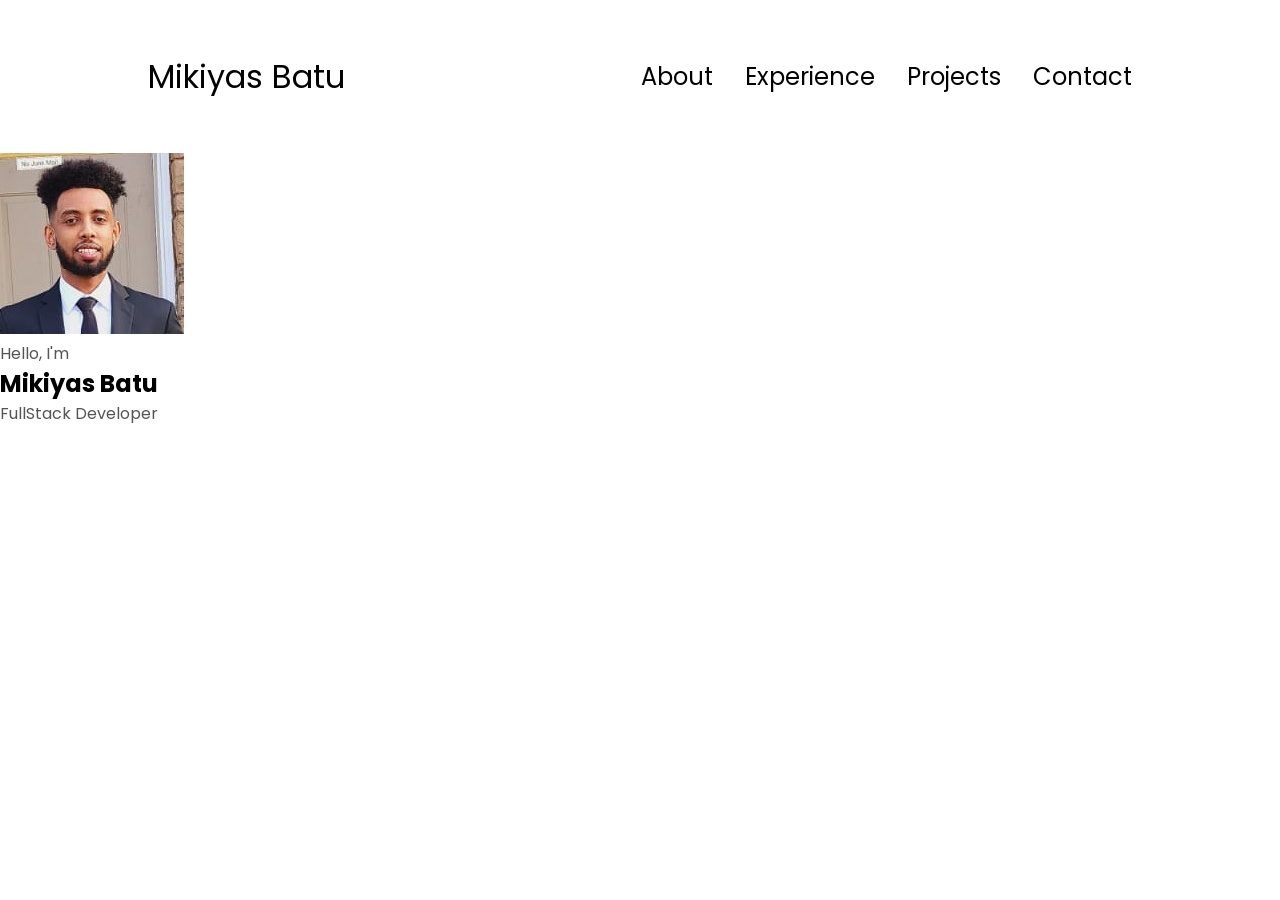
==== indext.html @ 2310c109 "first_update" ====
<!DOCTYPE html>
<html lang="en">
<head>
    <meta charset="UTF-8">
    <meta name="viewport" content="width=device-width, initial-scale=1.0">
    <title>Portfolio</title>
    <link rel="stylesheet" href="style.css">
    <link rel="stylesheet" href="mediaqueries.css">
</head>
<body>
    <nav id="desktop-nav">
        <div class="logo">Mikiyas Batu</div>
        <div>
            <ul class="nav-links">
                <li><a href="#about">About</a></li>
                <li><a href="#experience">Experience</a></li>
                <li><a href="#projects">Projects</a></li>
                <li><a href="#contact">Contact</a></li>
            </ul>
        </div>
    </nav>
    <nav id = mobile-nav>
        <div class="logo">Mikiyas Batu</div>
        <div class="mobile-menu">
            <div class="mobile-icon" onclick="toggleMenu()">
                <span></span>
                <span></span>
                <span></span>
            </div>
            <div class="menu-links">
                <li><a href="#about" onclick="toggleMenu()">About</a></li>
                <li><a href="#experience" onclick="toggleMenu()">Experience</a></li>
                <li><a href="#projects" onclick="toggleMenu()">Projects</a></li>
                <li><a href="#contact" onclick="toggleMenu()">Contact</a></li>
            </div>
        </div>
    </nav>
    <section id="profile">
        <div class="pic-container">
            <img src="./assets/pic1.jpeg" alt="profile picture">
        </div>
        <div class="section_text">
            <p class="section_text_p1">Hello, I'm</p> 
            <h1 class="title">Mikiyas Batu</h1>
            <p class="section_text_p2">FullStack Developer</p>
            <div></div>
        </div>
    </section>
    <script src = "script.js"></script>
</body>
</html>
---- style.css ----
/* general */
  @import url('https://fonts.googleapis.com/css2?family=Poppins:wght@300;400;500;600&display=swap');

*{
    margin: 0; 
    padding: 0;
}

body{
    font-family: 'Poppins', sans-serif;                                                
}

html{
    scroll-behavior: smooth !important ;
}

p{
    color: rgb(85, 85, 85);
}

/* transition */

a, .btn{
    transition: all ease-in-out 300ms;
}

/* desktop nav */

nav, 
.nav-links{
    display: flex;
}

nav{
    justify-content: space-around;
    align-items: center;
    height: 17vh;
}

.nav-links{
    gap: 2rem;
    list-style: none;
    font-size: 1.5rem;
}

a{
    color: black;
    text-decoration: none;
    text-decoration-color:white
}

a:hover{
    color: gray;
    text-decoration: underline;
    text-underline-offset: 1rem;
    text-decoration-color: rgb(181, 181,181);
}

.logo {
    font-size: 2rem;
}

.logo:hover{
    cursor: default;
}

/* mobile nav */

#mobile-nav{
    display: none;
}

.mobile-menu{
    position: relative;
    display: inline-block;
}

.mobile-icon{
    display: flex;
    flex-direction: column;
    justify-content: space-between;
    height: 24px;
    width: 30px;
    cursor: pointer;
}

.mobile-icon span{
    width: 100%;
    height: 2px;
    background-color: black;
    transition: all 0.3 ease-in-out;
}

.menu-links {
    position: absolute;
    top: 100%;
    right: 0;
    background-color: white;
    width: fit-content;
    max-height: 0;
    overflow: hidden;
    transition: all 0.3 ease-in-out;
}

.menu-links a{
    display: block;
    padding: 10px;
    text-align: center;
    font-size: 1.5rem;
    color: black;
    text-decoration: none;
    transition: all 0.3 ease-in-out;
}

.menu-links li{
    list-style:none ;
}
.menu-links.open{
    max-height : 300px;
}

.mobile-icon.open span:first-child{
    transform: rotate(45deg) translate(10px, 5px);  
}
.mobile-icon.open span:nth-child(2){
    opacity: 0;  
}
.mobile-icon.open span:last-child{
    transform: rotate(-45deg) translate(10px, -5px);  
}

.mobile-icon span :first-child{
    transform: none;
}
.mobile-icon span :first-child{
    opacity: 1;
}
.mobile-icon span :first-child{
    transform: none;
}

/* sections */
---- mediaqueries.css ----
@media screen and (max-width:1200px){
    #desktop-nav{
        display: none;
    }
    #mobile-nav{
        display: flex;
    }
}
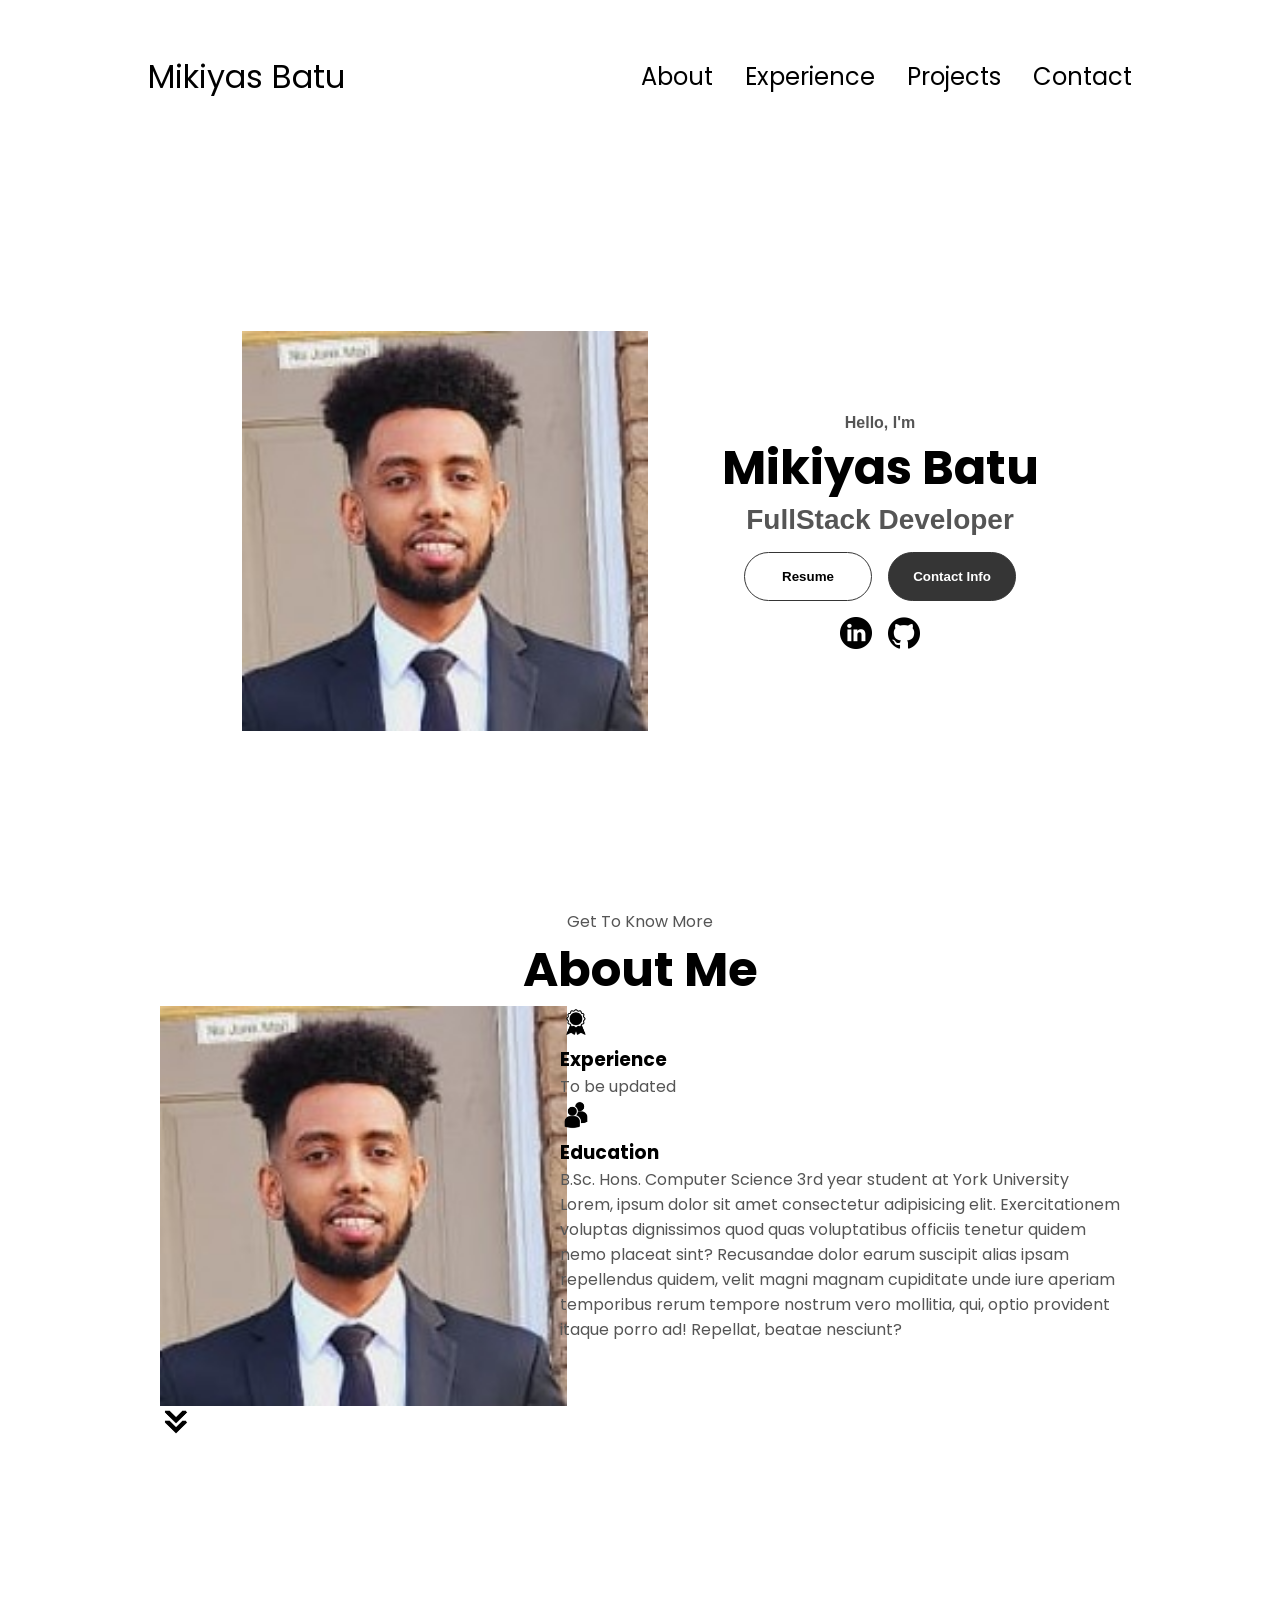
==== commit 43ce0df0: "second update" ====
--- a/indext.html
+++ b/indext.html
@@ -43,8 +43,43 @@
             <p class="section_text_p1">Hello, I'm</p> 
             <h1 class="title">Mikiyas Batu</h1>
             <p class="section_text_p2">FullStack Developer</p>
-            <div></div>
+            <div class="btn-container">
+                <button class="btn btn1" onclick="window.open('./assets/Mikiyas_Batu_Resume.pdf')">Resume</button>
+                <button class="btn btn2" onclick="location.href ='./#contact'">Contact Info</button>
+            </div>
+
+            <div id="socials-container">
+                <img src="./assets/linkedin.png" alt="linkedin" class="icon" onclick="location.href='https://www.linkedin.com/in/mikiyas-batu-43762a15b'">
+                <img src="./assets/github.png" alt="github" class="icon" onclick="location.href='https://github.com/miki2123j'">
+            </div>
         </div>
+    </section>
+    <section id="about">
+        <p class="section_text_p1">Get To Know More</p>
+        <h1 class="title">About Me</h1>
+        <div class="section-container">
+            <div class="pic-container">
+                <img src="./assets/pic1.jpeg" alt="profile picture" class="about-pic">
+            </div>
+            <div class="about-details-containers">
+                <div class="about-container">
+                    <div class="detail-container">
+                        <img src="./assets/experience.png" alt="experience icon" class="icon">
+                        <h3>Experience</h3>
+                        <p>To be updated</p>
+                    </div>
+                    <div class="detail-container">
+                        <img src="./assets/education.png" alt="education icon" class="icon">
+                        <h3>Education</h3>
+                        <p>B.Sc. Hons. Computer Science 3rd year student at York University</p>
+                    </div>
+                </div>
+                <div class="text-container">
+                    <p>Lorem, ipsum dolor sit amet consectetur adipisicing elit. Exercitationem voluptas dignissimos quod quas voluptatibus officiis tenetur quidem nemo placeat sint? Recusandae dolor earum suscipit alias ipsam repellendus quidem, velit magni magnam cupiditate unde iure aperiam temporibus rerum tempore nostrum vero mollitia, qui, optio provident itaque porro ad! Repellat, beatae nesciunt?</p>
+                </div>
+            </div>
+        </div>
+        <img src="./assets/arrow.png" alt="arrow" class="icon arrow" onclick="location.href = './#experience'">
     </section>
     <script src = "script.js"></script>
 </body>
--- a/style.css
+++ b/style.css
@@ -139,4 +139,92 @@
     transform: none;
 }
 
-/* sections */+/* sections */
+section{
+    padding-top: 4vh;
+    height: 96vh;
+    margin: 0 10rem;
+    box-sizing: border-box;
+    min-height: fit-content;
+}
+
+.section-container{
+    display: flex;
+}
+
+/*profile section */
+#profile{
+    display: flex;
+    justify-content: center;
+    gap: 5rem;
+    height: 80vh;
+}
+.pic-container {
+    display: flex;
+    height: 400px;
+    width: 400px;
+    margin: auto 0;
+}
+.section_text{
+    align-self: center;
+    text-align: center;
+}
+.section_text p {
+    font-weight: 600;
+}
+.section_text_p1{
+    text-align: center;
+}
+.section_text_p2{
+    font-size: 1.75rem;
+    margin-bottom: 1rem;
+}
+.title{
+    font-size: 3rem;
+    text-align: center;
+}
+#socials-container{
+    display: flex;
+    justify-content: center;
+    margin-top: 1rem;
+    gap: 1rem;
+}
+.icon{
+    cursor: pointer;
+    height: 2rem;
+}
+
+.btn-container{
+    display: flex;
+    justify-content: center;
+    gap: 1rem;
+}
+.btn {
+    font-weight: 600;
+    transition: all 300ms ease;
+    padding: 1rem;
+    width: 8rem;
+    border-radius: 2rem;
+}
+
+.btn1, .btn2{
+    border: rgb(53, 53, 53) 0.1rem solid;
+}
+.btn1:hover, .btn2:hover{
+    cursor: pointer;
+}
+.btn1:hover, .btn2{
+    background: rgb(53, 53, 53);
+    color: white;
+}
+.btn2:hover, .btn1{
+    background: rgb(255, 255, 255);
+    color:black;
+}
+.btn1{
+    background: none;
+}
+.btn1:hover{
+    border: rgb(255, 255, 255) 0.1rem solid;
+}
+
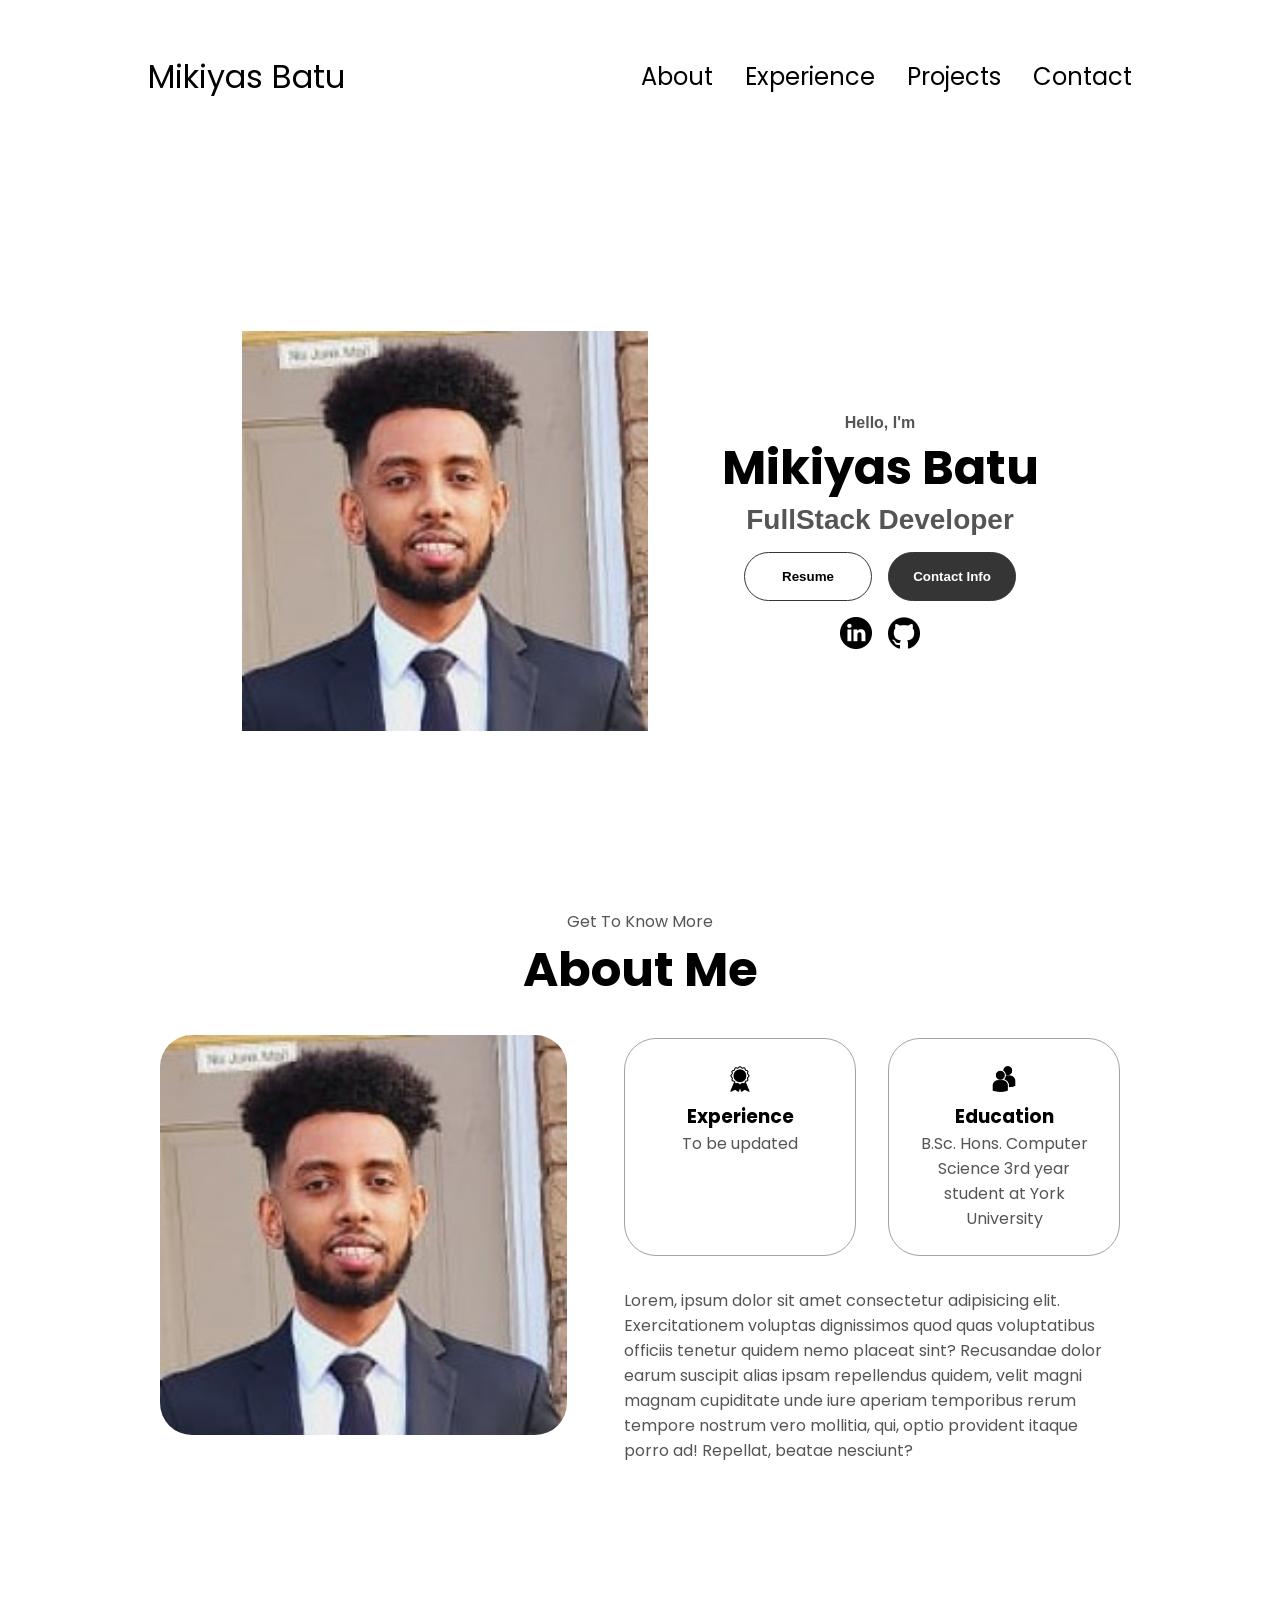
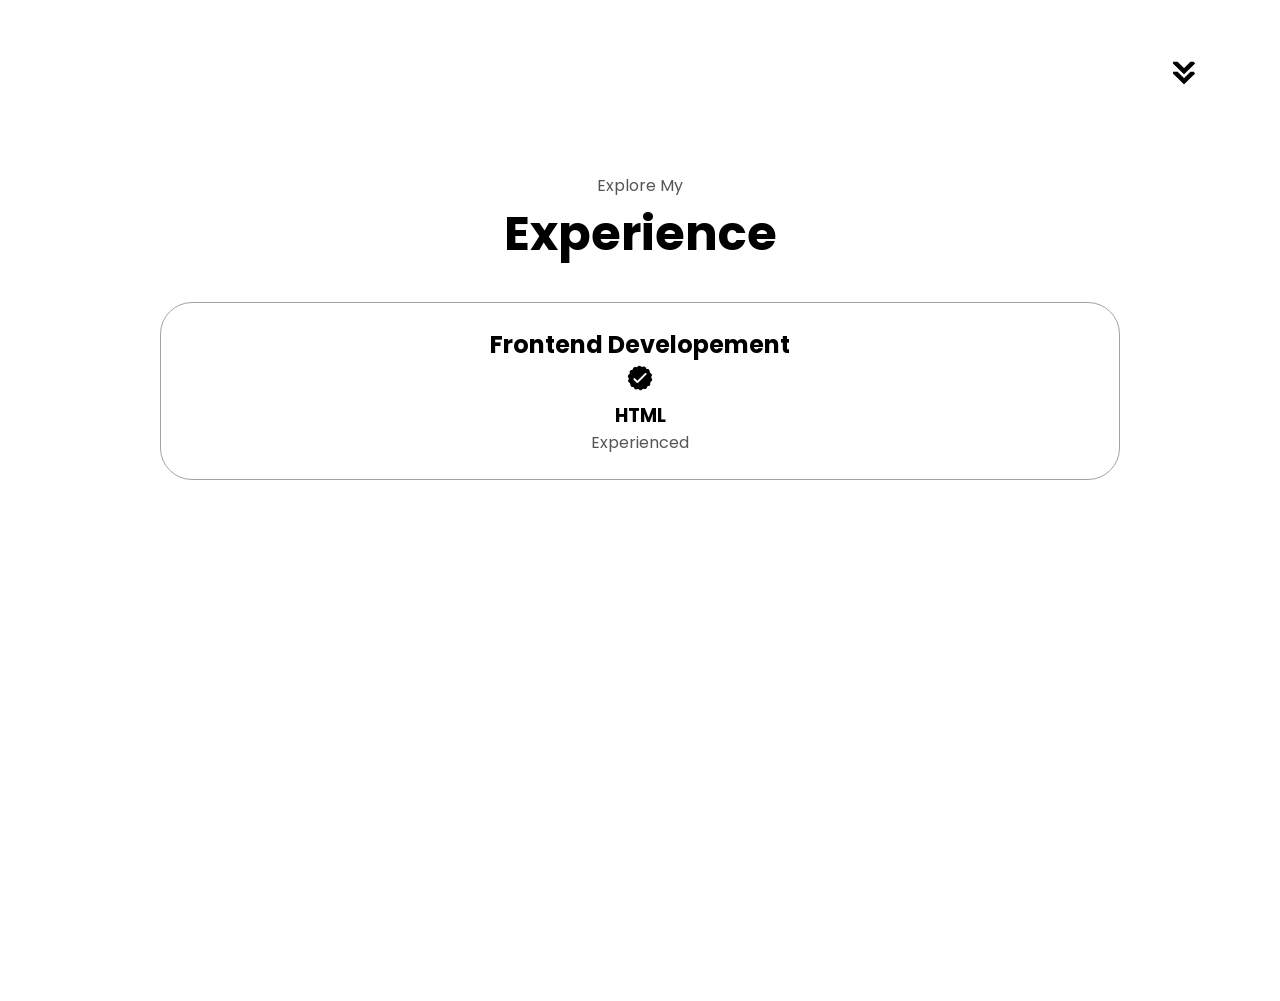
==== commit 6ed5967c: "update" ====
--- a/indext.html
+++ b/indext.html
@@ -61,7 +61,7 @@
             <div class="pic-container">
                 <img src="./assets/pic1.jpeg" alt="profile picture" class="about-pic">
             </div>
-            <div class="about-details-containers">
+            <div class="about-details-container">
                 <div class="about-container">
                     <div class="detail-container">
                         <img src="./assets/experience.png" alt="experience icon" class="icon">
@@ -79,7 +79,27 @@
                 </div>
             </div>
         </div>
-        <img src="./assets/arrow.png" alt="arrow" class="icon arrow" onclick="location.href = './#experience'">
+        <img src="./assets/arrow.png" alt="arrow" class="icon arrow" onclick="location.href = '#experience'">
+    </section>
+    <section id="experience">
+        <p class="section_text_p1">Explore My</p>
+        <h1 class="title">Experience</h1>
+        <div class="experience-details-container">
+            <div class="about-container">
+                <div class="detail-container">
+                    <h2 class="experience-sub-title">Frontend Developement</h2>
+                    <div class="article-container">
+                        <article>
+                            <img src="./assets/checkmark.png" alt="Experience icon" class="icon">
+                            <div>
+                                <h3>HTML</h3>
+                                <p>Experienced</p>
+                            </div>
+                        </article>
+                    </div>
+                </div>
+            </div>
+        </div>
     </section>
     <script src = "script.js"></script>
 </body>
--- a/style.css
+++ b/style.css
@@ -228,3 +228,45 @@
     border: rgb(255, 255, 255) 0.1rem solid;
 }
 
+/*about section*/
+
+#about{
+    position: relative;
+}
+.about-container{
+    gap: 2rem;
+    margin-bottom: 2rem;
+    margin-top: 2rem;
+}
+.about-details-container{
+    justify-content: relative;
+    flex-direction: column;
+}
+.about-container, .about-details-container{
+    display: flex;
+}
+.about-pic{
+    border-radius: 2rem;
+}
+.arrow{
+    position:absolute;
+    right:-5rem;
+    bottom: 3rem;
+}
+.detail-container{
+    padding: 1.5rem;
+    flex: 1;
+    background: white;
+    border-radius: 2rem;
+    border: rgb(53, 53, 53) 0.1rem solid;
+    border-color: rgb(163, 163,163);
+    text-align: center;
+}
+.section-container{
+    gap: 4rem;
+}
+.pic-container{
+    height: 400px;
+    width: 400px;
+    margin: auto 0;
+}
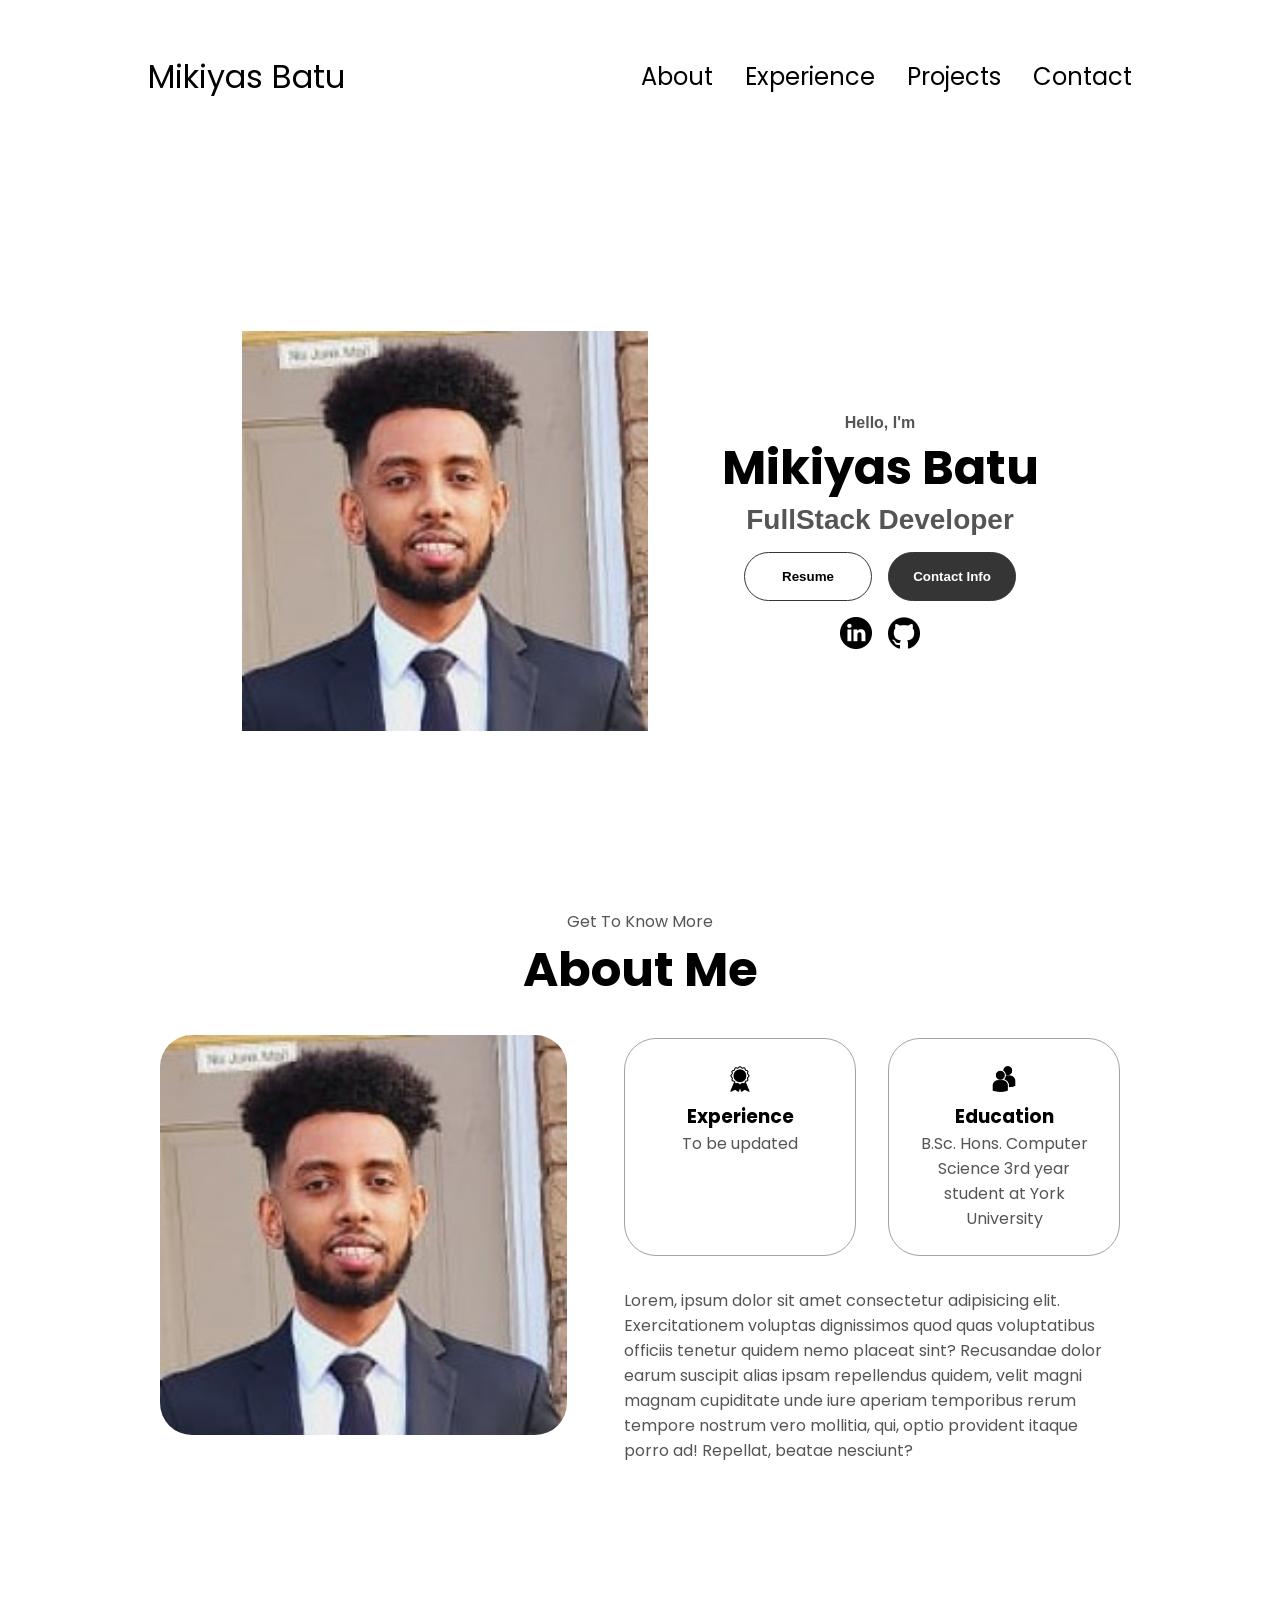
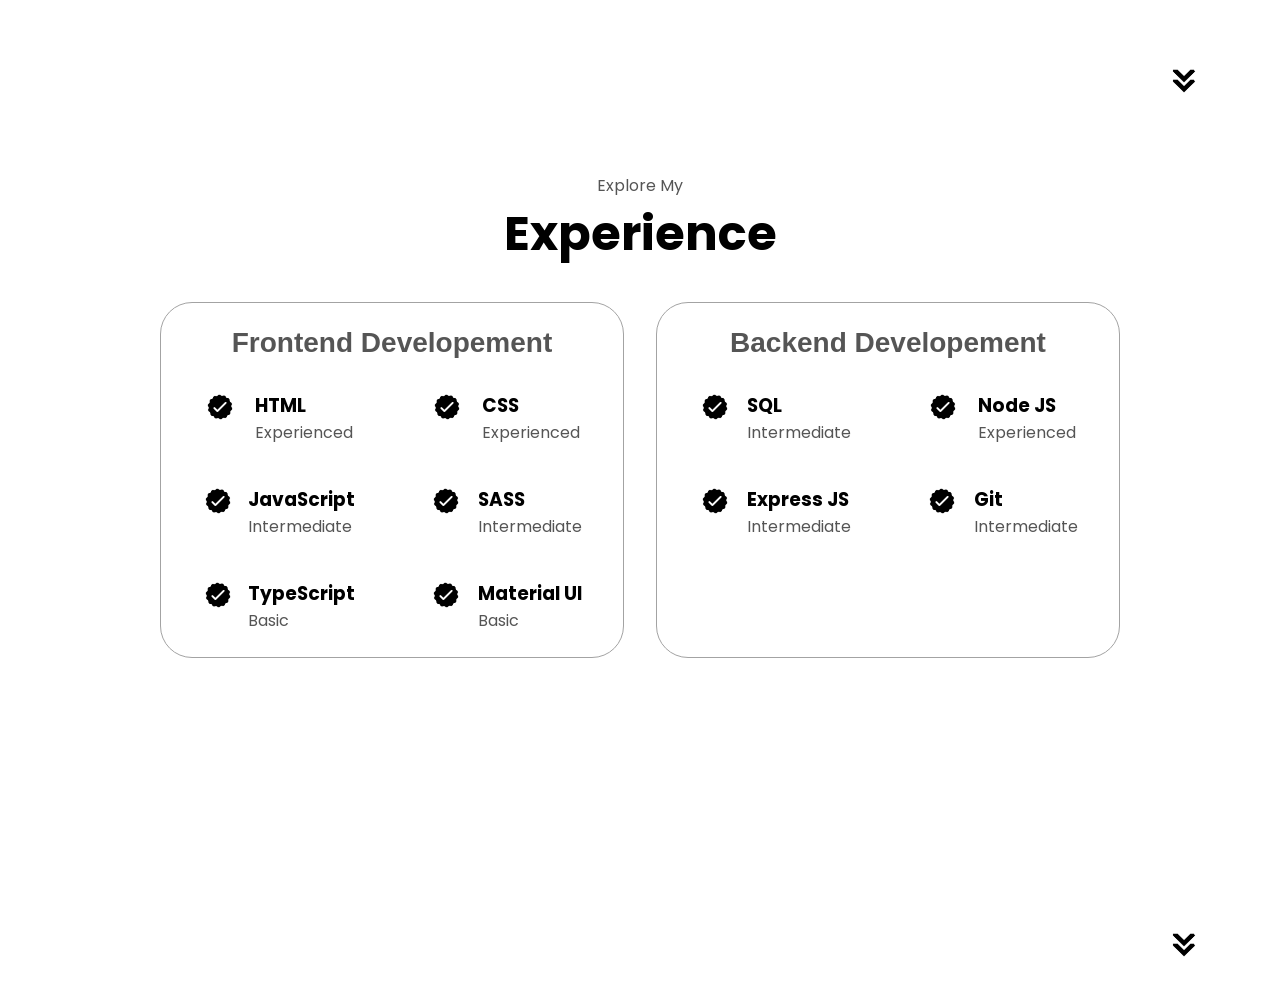
==== commit f3f3a9d9: "Update" ====
--- a/indext.html
+++ b/indext.html
@@ -96,10 +96,79 @@
                                 <p>Experienced</p>
                             </div>
                         </article>
+                        <article>
+                            <img src="./assets/checkmark.png" alt="Experience icon" class="icon">
+                            <div>
+                                <h3>CSS</h3>
+                                <p>Experienced</p>
+                            </div>
+                        </article>
+                        <article>
+                            <img src="./assets/checkmark.png" alt="Experience icon" class="icon">
+                            <div>
+                                <h3>JavaScript</h3>
+                                <p>Intermediate</p>
+                            </div>
+                        </article>
+                        <article>
+                            <img src="./assets/checkmark.png" alt="Experience icon" class="icon">
+                            <div>
+                                <h3>SASS</h3>
+                                <p>Intermediate</p>
+                            </div>
+                        </article>
+                        <article>
+                            <img src="./assets/checkmark.png" alt="Experience icon" class="icon">
+                            <div>
+                                <h3>TypeScript</h3>
+                                <p>Basic</p>
+                            </div>
+                        </article>
+                        <article>
+                            <img src="./assets/checkmark.png" alt="Experience icon" class="icon">
+                            <div>
+                                <h3>Material UI</h3>
+                                <p>Basic</p>
+                            </div>
+                        </article>
+                    </div>
+                </div>
+                <div class="detail-container">
+                    <h2 class="experience-sub-title">Backend Developement</h2>
+                    <div class="article-container">
+                        <article>
+                            <img src="./assets/checkmark.png" alt="Experience icon" class="icon">
+                            <div>
+                                <h3>SQL</h3>
+                                <p>Intermediate</p>
+                            </div>
+                        </article>
+                        <article>
+                            <img src="./assets/checkmark.png" alt="Experience icon" class="icon">
+                            <div>
+                                <h3>Node JS</h3>
+                                <p>Experienced</p>
+                            </div>
+                        </article>
+                        <article>
+                            <img src="./assets/checkmark.png" alt="Experience icon" class="icon">
+                            <div>
+                                <h3>Express JS</h3>
+                                <p>Intermediate</p>
+                            </div>
+                        </article>
+                        <article>
+                            <img src="./assets/checkmark.png" alt="Experience icon" class="icon">
+                            <div>
+                                <h3>Git</h3>
+                                <p>Intermediate</p>
+                            </div>
+                        </article>
                     </div>
                 </div>
             </div>
         </div>
+        <img src="./assets/arrow.png" alt="arrow" class="icon arrow" onclick="location.href = '#experience'">
     </section>
     <script src = "script.js"></script>
 </body>
--- a/style.css
+++ b/style.css
@@ -239,7 +239,7 @@
     margin-top: 2rem;
 }
 .about-details-container{
-    justify-content: relative;
+    justify-content: center;
     flex-direction: column;
 }
 .about-container, .about-details-container{
@@ -251,7 +251,7 @@
 .arrow{
     position:absolute;
     right:-5rem;
-    bottom: 3rem;
+    bottom: 2.5rem;
 }
 .detail-container{
     padding: 1.5rem;
@@ -269,4 +269,37 @@
     height: 400px;
     width: 400px;
     margin: auto 0;
+}
+/* experience section */
+
+#experience{
+    position: relative;
+}
+.experience-sub-title{
+    color: rgb(85, 85, 85);
+    font-weight: 600;
+    font-size: 1.75rem;
+    margin-bottom: 2rem;
+}
+.experience-details-container{
+    display: flex;
+    justify-content: space-around;
+    flex-direction: column;
+}
+.article-container{
+    display: flex;
+    text-align: initial;
+    flex-wrap: wrap;
+    flex-direction: row;
+    gap: 2.5rem;
+    justify-content: space-around;
+}
+article{
+    display: flex;
+    width: 10rem;
+    justify-content: space-around;
+    gap: 0.5rem;
+}
+.article .icon{
+    cursor: default;
 }
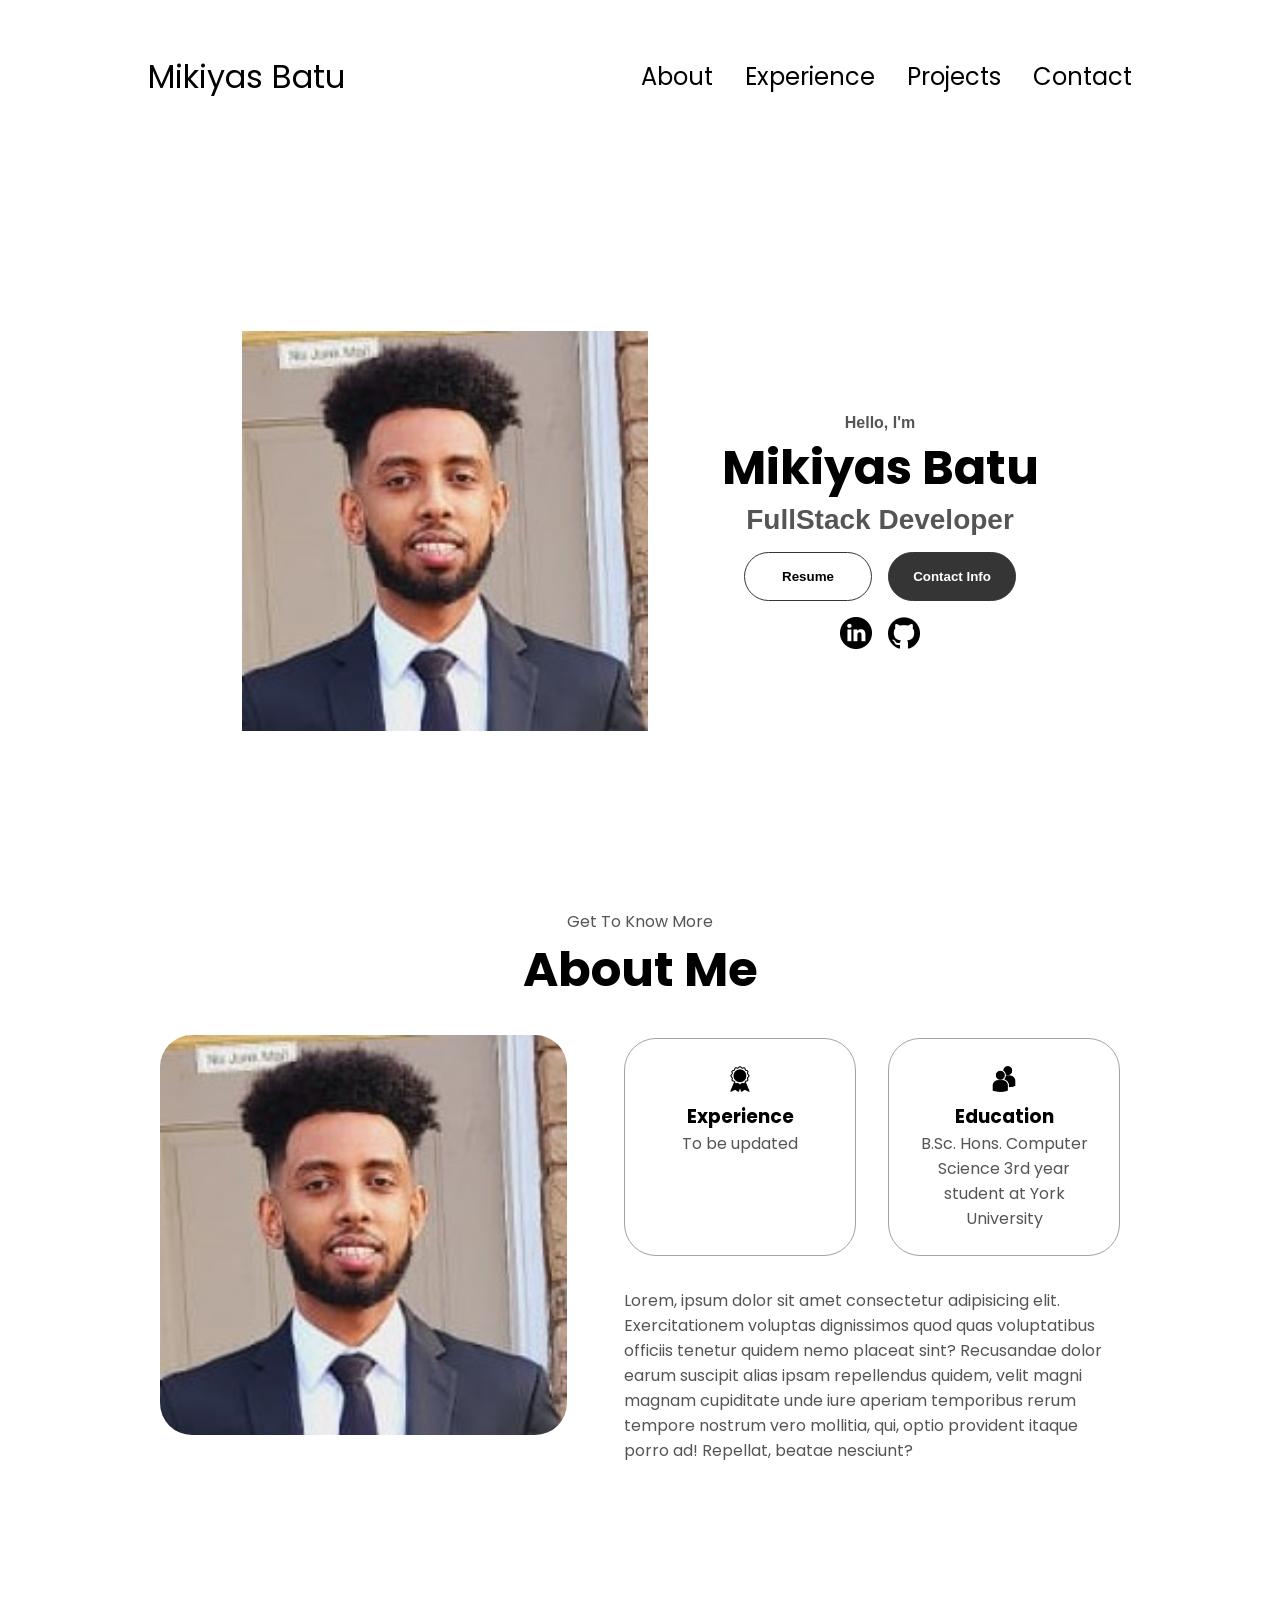
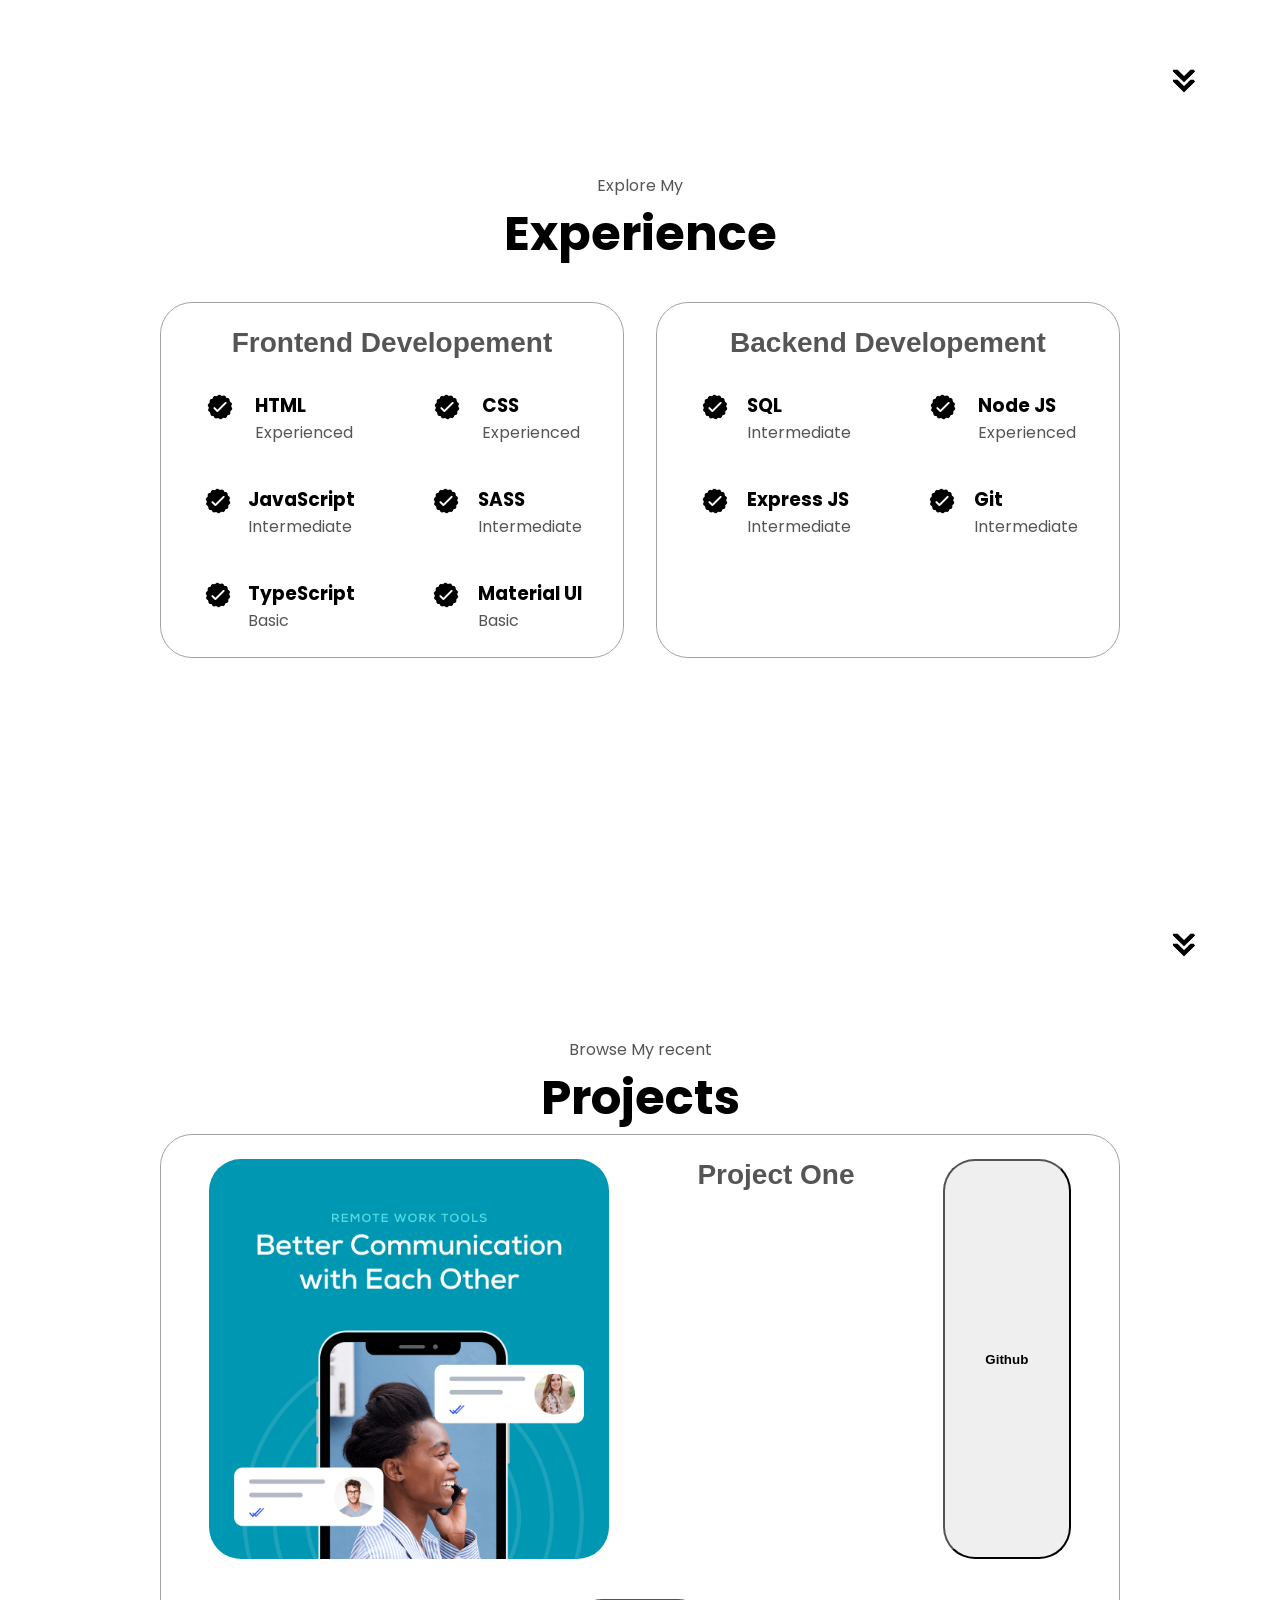
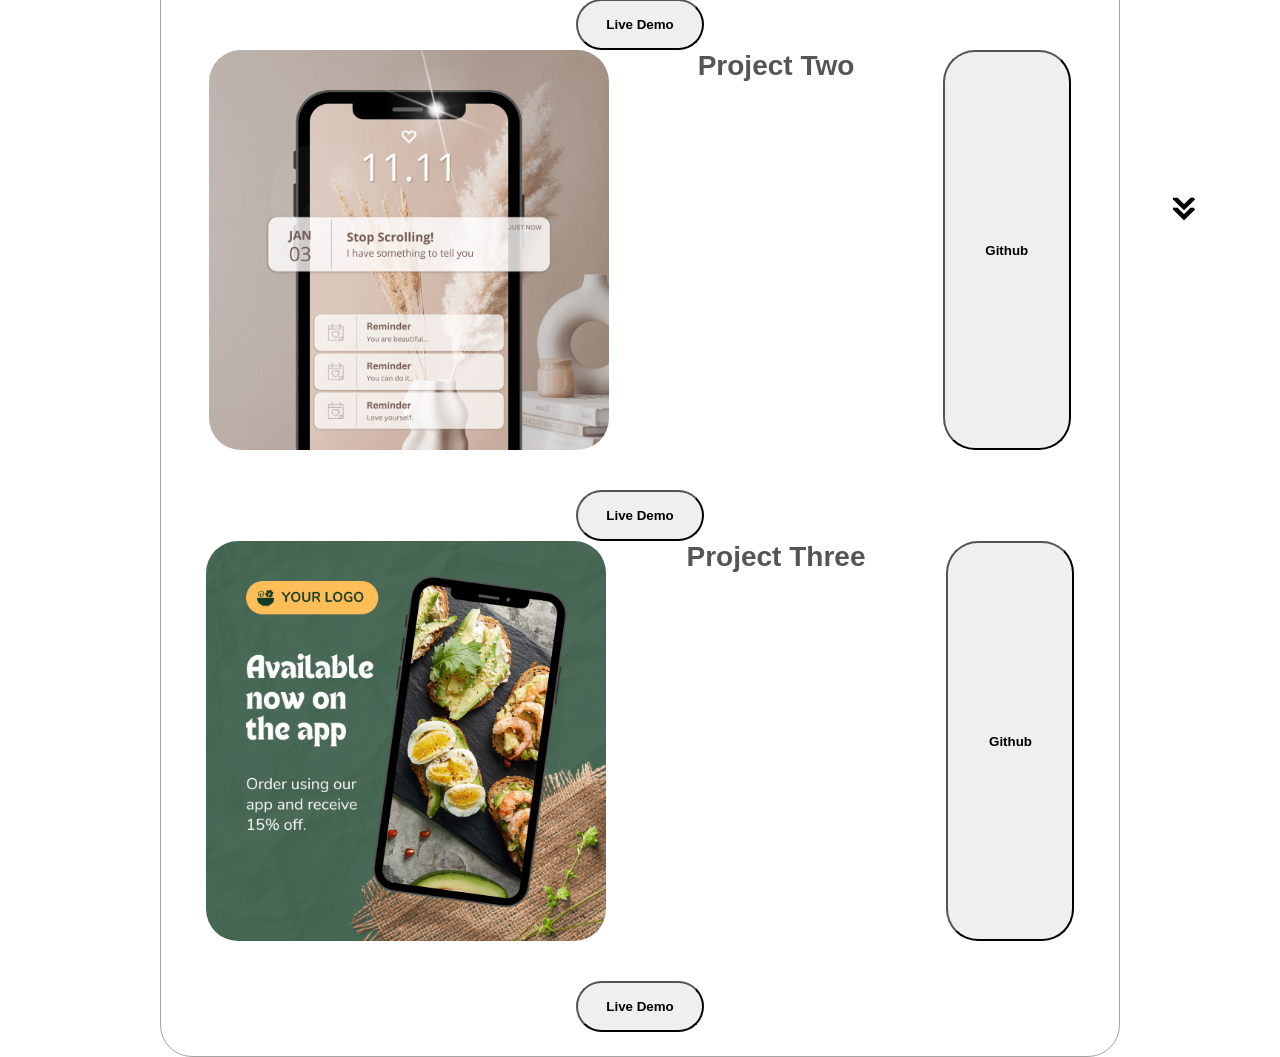
==== commit 420f4306: "Update" ====
--- a/indext.html
+++ b/indext.html
@@ -170,6 +170,33 @@
         </div>
         <img src="./assets/arrow.png" alt="arrow" class="icon arrow" onclick="location.href = '#experience'">
     </section>
+    <section id="projects">
+        <p class="section_text_p1">Browse My recent</p>
+        <h1 class="title">Projects</h1>
+        <div class="experience-details-container">
+            <div class="detail-container color-container">
+                <div class="article-container">
+                    <img src="./assets/project-1.png" alt="project-1" class="project-pic">
+                    <h2 class="experience-sub-title">Project One</h2>
+                    <button class="btn">Github</button>
+                    <button class="btn">Live Demo</button>
+                </div>
+                <div class="article-container">
+                    <img src="./assets/project-2.png" alt="project-2" class="project-pic">
+                    <h2 class="experience-sub-title">Project Two</h2>
+                    <button class="btn">Github</button>
+                    <button class="btn">Live Demo</button>
+                </div>
+                <div class="article-container">
+                    <img src="./assets/project-3.png" alt="project-3" class="project-pic">
+                    <h2 class="experience-sub-title">Project Three</h2>
+                    <button class="btn">Github</button>
+                    <button class="btn">Live Demo</button>
+                </div>
+            </div>
+        </div>
+        <img src="./assets/arrow.png" alt="arrow" class="icon arrow" onclick="location.href = '#contact'">
+    </section>
     <script src = "script.js"></script>
 </body>
 </html>
--- a/style.css
+++ b/style.css
@@ -302,4 +302,15 @@
 }
 .article .icon{
     cursor: default;
+}
+/* projects section */
+#projects{
+    position: relative;
+}
+.project-pic {
+    display: flex;
+    height: 400px;
+    width: 400px;
+    margin: auto 0;
+    border-radius: 2rem;
 }
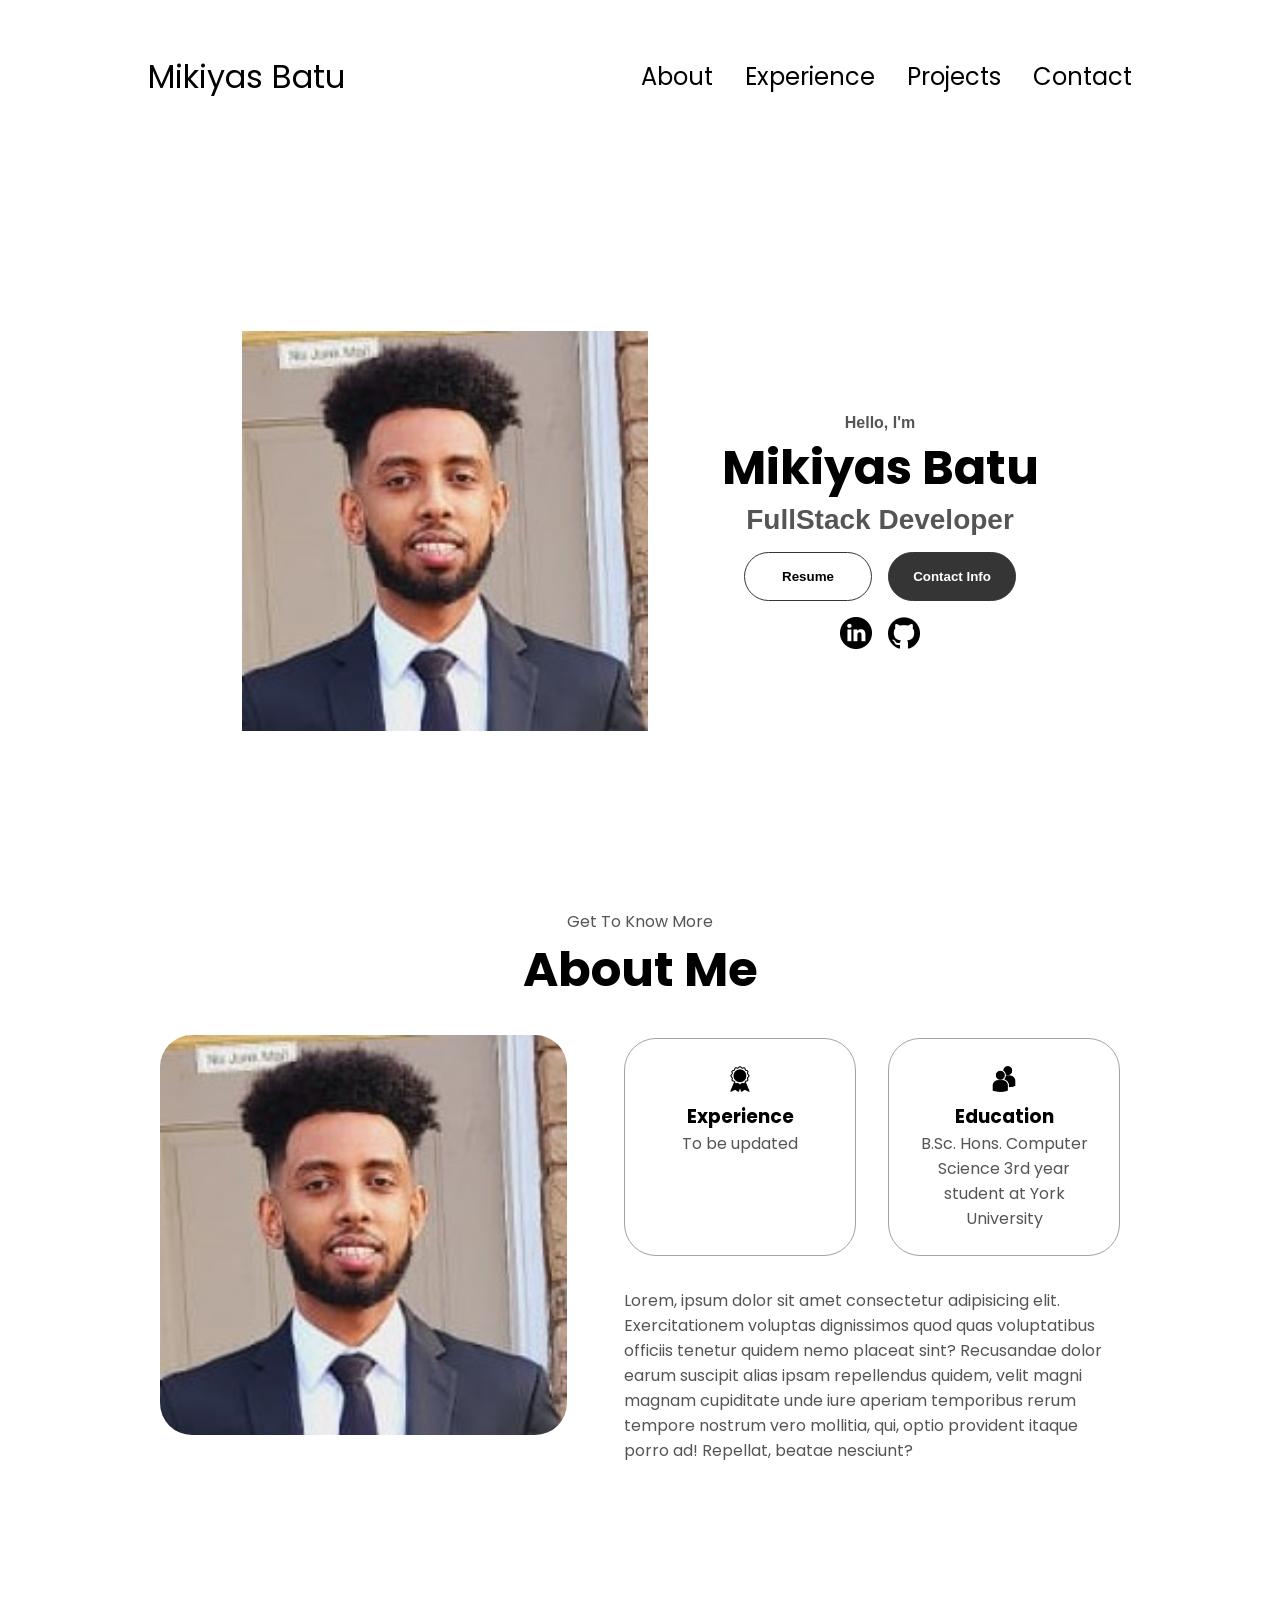
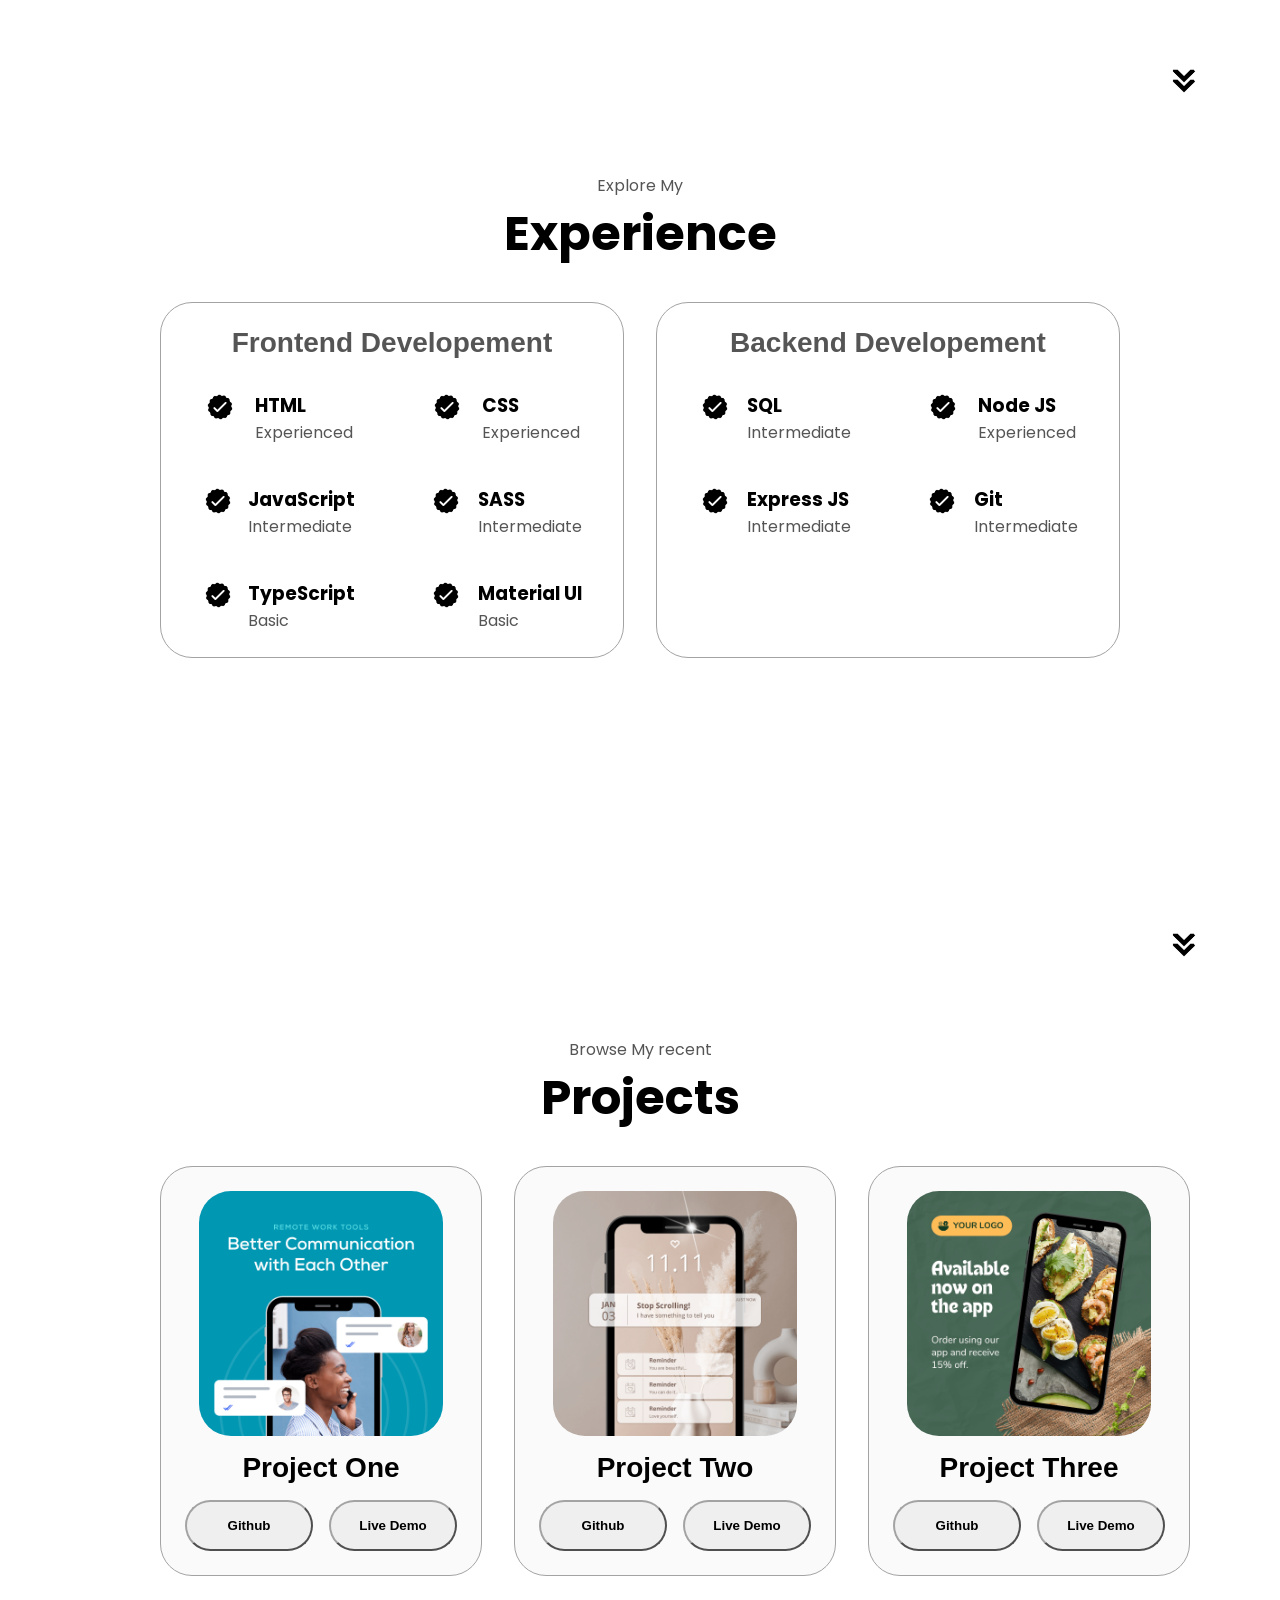
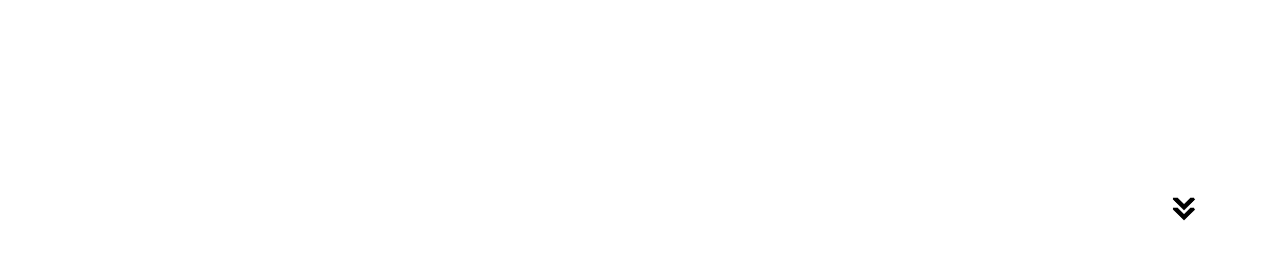
==== commit 08f09b15: "Update" ====
--- a/indext.html
+++ b/indext.html
@@ -45,7 +45,7 @@
             <p class="section_text_p2">FullStack Developer</p>
             <div class="btn-container">
                 <button class="btn btn1" onclick="window.open('./assets/Mikiyas_Batu_Resume.pdf')">Resume</button>
-                <button class="btn btn2" onclick="location.href ='./#contact'">Contact Info</button>
+                <button class="btn btn2" onclick="location.href ='#contact'">Contact Info</button>
             </div>
 
             <div id="socials-container">
@@ -168,30 +168,45 @@
                 </div>
             </div>
         </div>
-        <img src="./assets/arrow.png" alt="arrow" class="icon arrow" onclick="location.href = '#experience'">
+        <img src="./assets/arrow.png" alt="arrow" class="icon arrow" onclick="location.href = '#projects'">
     </section>
     <section id="projects">
         <p class="section_text_p1">Browse My recent</p>
         <h1 class="title">Projects</h1>
         <div class="experience-details-container">
-            <div class="detail-container color-container">
-                <div class="article-container">
-                    <img src="./assets/project-1.png" alt="project-1" class="project-pic">
-                    <h2 class="experience-sub-title">Project One</h2>
-                    <button class="btn">Github</button>
-                    <button class="btn">Live Demo</button>
-                </div>
-                <div class="article-container">
-                    <img src="./assets/project-2.png" alt="project-2" class="project-pic">
-                    <h2 class="experience-sub-title">Project Two</h2>
-                    <button class="btn">Github</button>
-                    <button class="btn">Live Demo</button>
-                </div>
-                <div class="article-container">
-                    <img src="./assets/project-3.png" alt="project-3" class="project-pic">
-                    <h2 class="experience-sub-title">Project Three</h2>
-                    <button class="btn">Github</button>
-                    <button class="btn">Live Demo</button>
+            <div class="about-container">
+                <div class="detail-container color-container">
+                    <div class="article-container">
+                        <img src="./assets/project-1.png" alt="project-1" class="project-pic">
+                    </div>
+                    <h2 class="experience-sub-title Project-title">Project One</h2>
+                    <div class="btn-container">
+                        <button class="btn btn-color-2 project-btn" onclick="location.href= 'https://github.com/'">Github</button>
+                        <button class="btn btn-color-2 project-btn" onclick="location.href= 'https://github.com/'">Live Demo</button>
+                    </div>
+    
+                </div>
+                <div class="detail-container color-container">
+                    <div class="article-container">
+                        <img src="./assets/project-2.png" alt="project-2" class="project-pic">
+                    </div>
+                    <h2 class="experience-sub-title Project-title">Project Two</h2>
+                    <div class="btn-container">
+                        <button class="btn btn-color-2 project-btn" onclick="location.href= 'https://github.com/'">Github</button>
+                        <button class="btn btn-color-2 project-btn" onclick="location.href= 'https://github.com/'">Live Demo</button>
+                    </div>
+    
+                </div>
+                <div class="detail-container color-container">
+                    <div class="article-container">
+                        <img src="./assets/project-3.png" alt="project-3" class="project-pic">
+                    </div>
+                    <h2 class="experience-sub-title Project-title">Project Three</h2>
+                    <div class="btn-container">
+                        <button class="btn btn-color-2 project-btn" onclick="location.href= 'https://github.com/'">Github</button>
+                        <button class="btn btn-color-2 project-btn" onclick="location.href= 'https://github.com/'">Live Demo</button>
+                    </div>
+    
                 </div>
             </div>
         </div>
--- a/style.css
+++ b/style.css
@@ -307,10 +307,21 @@
 #projects{
     position: relative;
 }
+.color-container{
+    border-color: rgb(163, 163,163);
+    background: rgb(250, 250, 250);
+}
 .project-pic {
-    display: flex;
-    height: 400px;
-    width: 400px;
-    margin: auto 0;
+    height: 90%;
+    width: 90%;
     border-radius: 2rem;
-}+}
+.Project-title{
+    margin: 1rem;
+    color: black;
+}
+.project-btn{
+    color: black;
+    border-color: rgb(163, 163,163);
+}
+/* contact section */
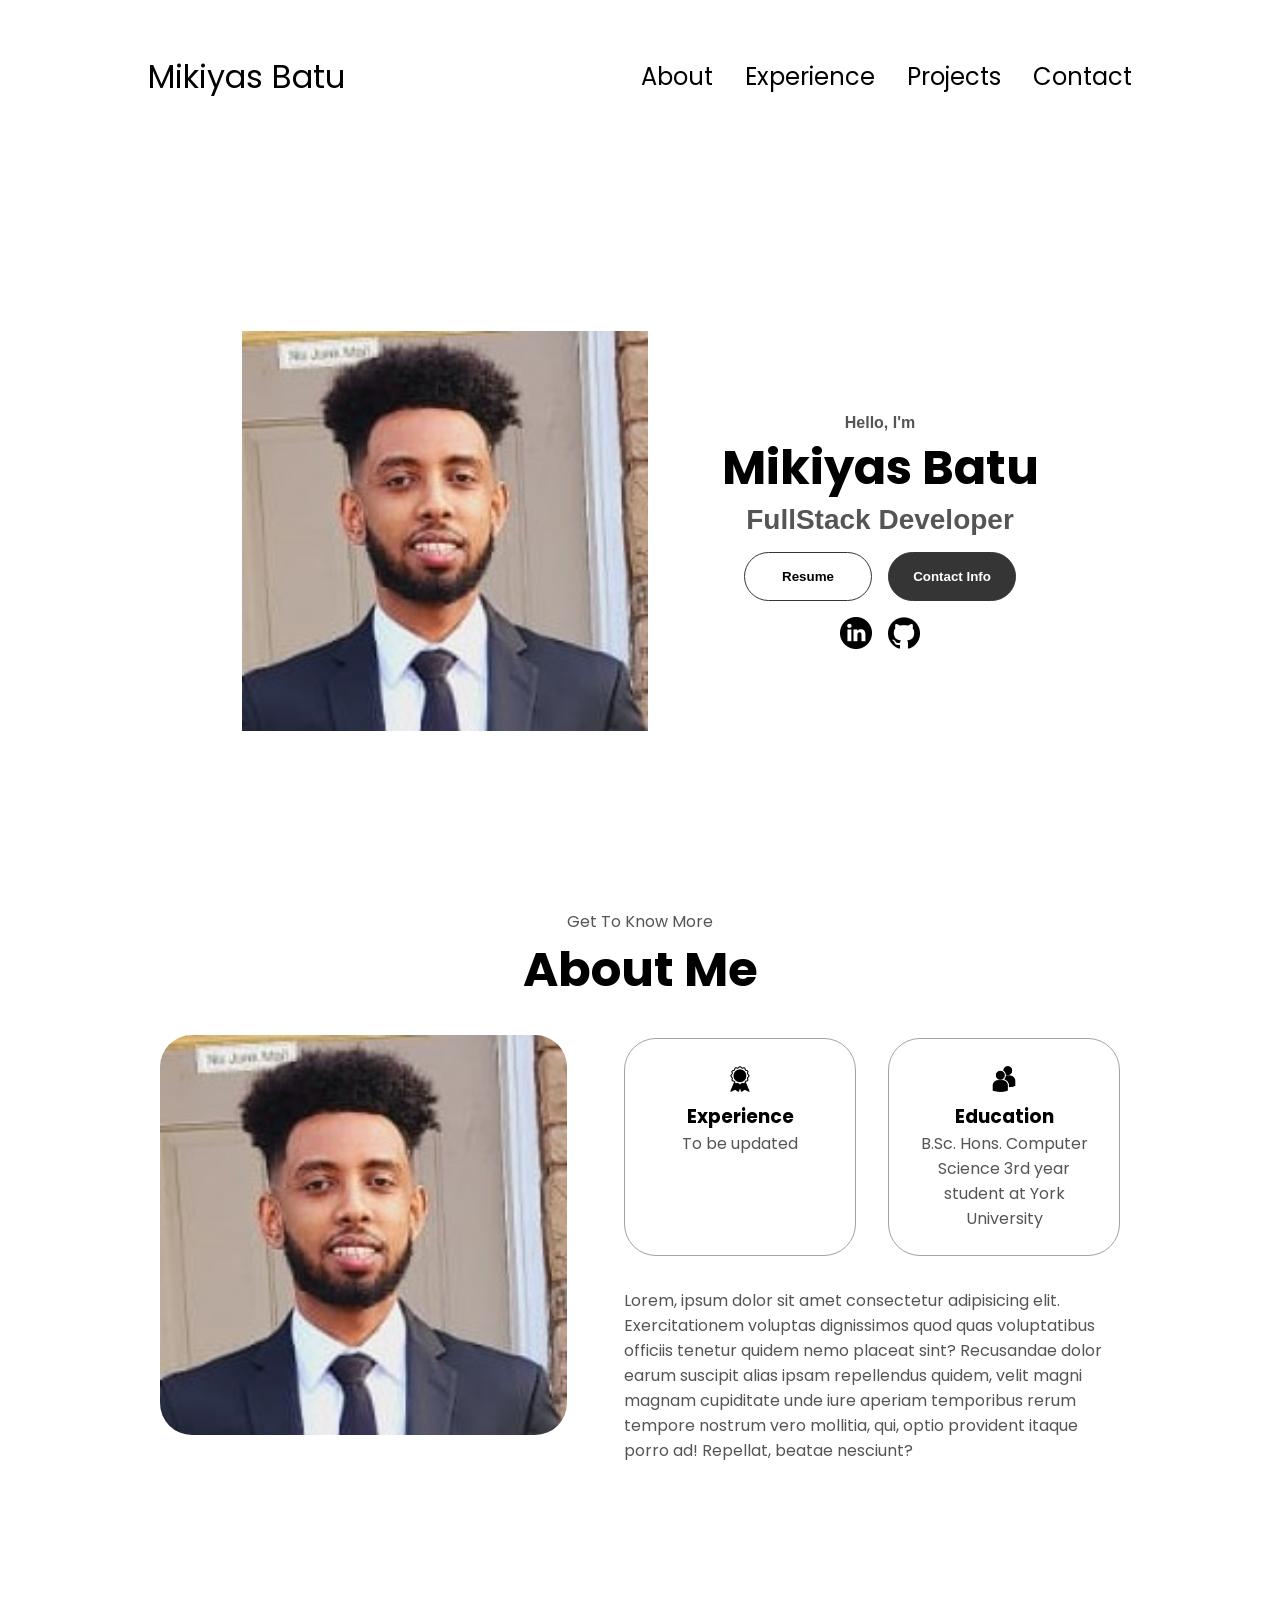
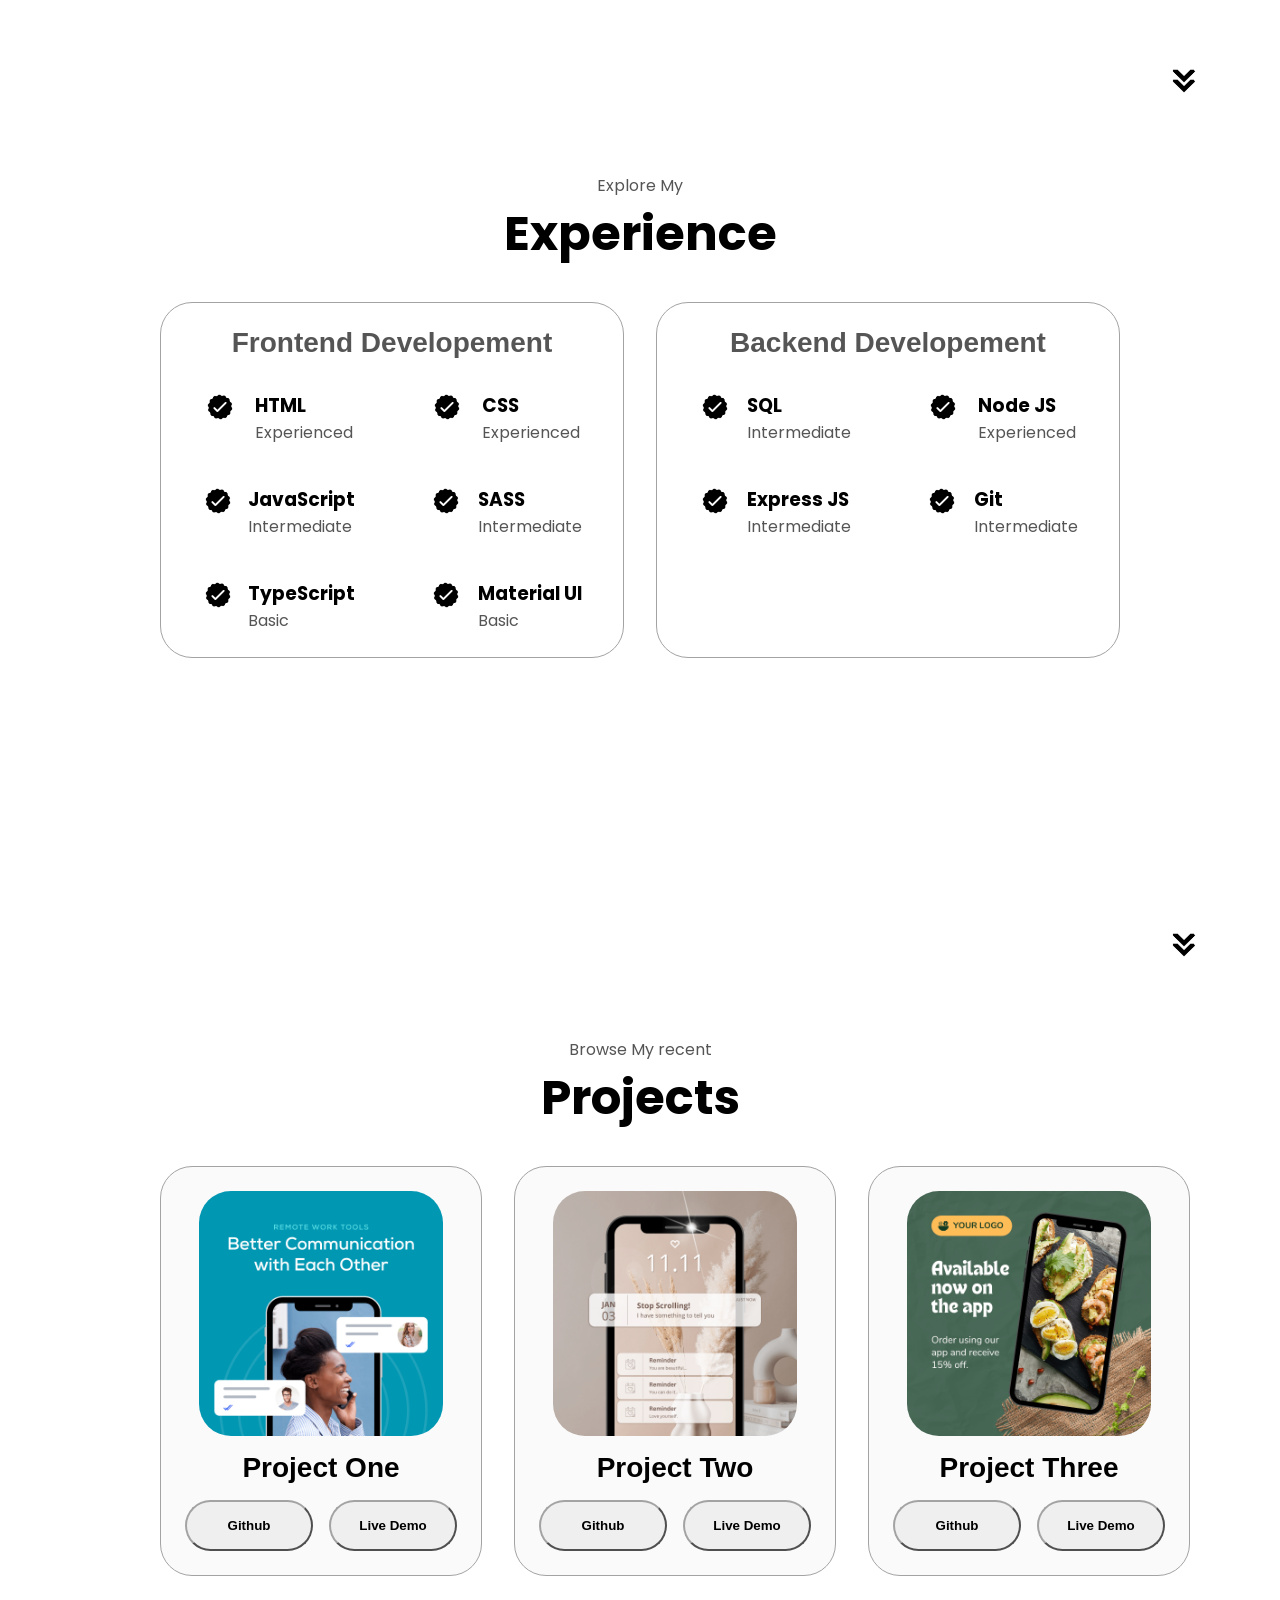
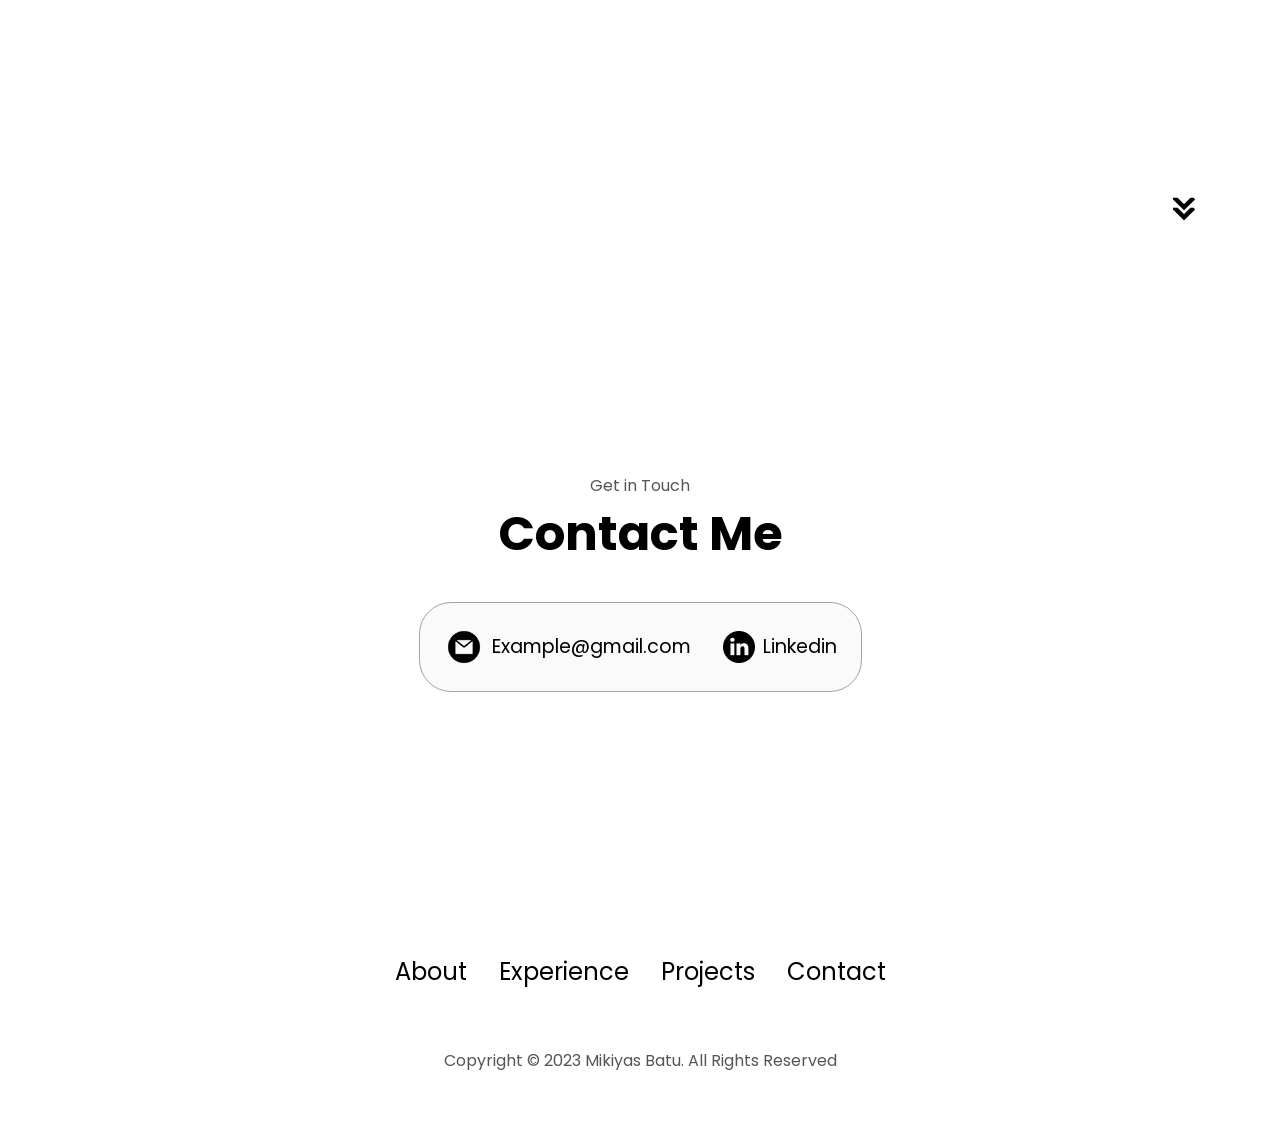
==== commit 23c3ddbc: "Update" ====
--- a/indext.html
+++ b/indext.html
@@ -212,6 +212,34 @@
         </div>
         <img src="./assets/arrow.png" alt="arrow" class="icon arrow" onclick="location.href = '#contact'">
     </section>
+    <section id="contact">
+        <p class="section_text_p1">Get in Touch</p>
+        <h1 class="title">Contact Me</h1>
+        <div class="contact-details-container">
+            <div class="contact-container">
+                <img src="./assets/email.png" alt="email icon" class="icon contact-icon email-icon">
+                <p><a href="mailto:miki2123jemaneh@gmail.com">Example@gmail.com</a></p>
+            </div>
+            <div class="contact-container">
+                <img src="./assets/linkedin.png" alt="linkedin icon" class="icon contact-icon">
+                <p><a href="https://www.linkedin.com/in/mikiyas-batu-43762a15b">Linkedin</a></p>
+            </div>
+        </div>
+        <img src="./assets/arrow.png" alt="arrow" class="icon arrow" onclick="location.href = '#contact'">
+    </section>
+    <footer>
+        <nav>
+            <div class="nav-link-container">
+                <ul class="nav-links">
+                    <li><a href="#about">About</a></li>
+                    <li><a href="#experience">Experience</a></li>
+                    <li><a href="#projects">Projects</a></li>
+                    <li><a href="#contact">Contact</a></li>
+                </ul>
+            </div>
+        </nav>
+        <p>Copyright &#169; 2023 Mikiyas Batu. All Rights Reserved</p>
+    </footer>
     <script src = "script.js"></script>
 </body>
 </html>
--- a/style.css
+++ b/style.css
@@ -324,4 +324,45 @@
     color: black;
     border-color: rgb(163, 163,163);
 }
-/* contact section */+/* contact section */
+#contact{
+    display: flex;
+    justify-content: center;
+    flex-direction: column;
+    height: 70vh;
+}
+.contact-details-container{
+    display: flex;
+    justify-content: center;
+    border-radius: 2rem;
+    border: rgb(53, 53, 53) 0.1rem solid;
+    border-color: rgb(163, 163,163);
+    background: rgb(250, 250, 250);
+    margin: 2rem auto;
+    padding: 0.5rem;
+}
+.contact-container{
+    display: flex;
+    align-items: center;
+    justify-content: center;
+    gap: 0.5rem;
+    margin: 1rem;
+}
+.contact-container p{
+    font-size: larger;
+}
+.contact-icon{
+    cursor: default;
+}
+.email-icon{
+    height: 2.5rem;
+}
+
+/* footer section */
+footer{
+    height: 26vh;
+    margin: 0 1rem;
+}
+footer p{
+    text-align: center;
+}
